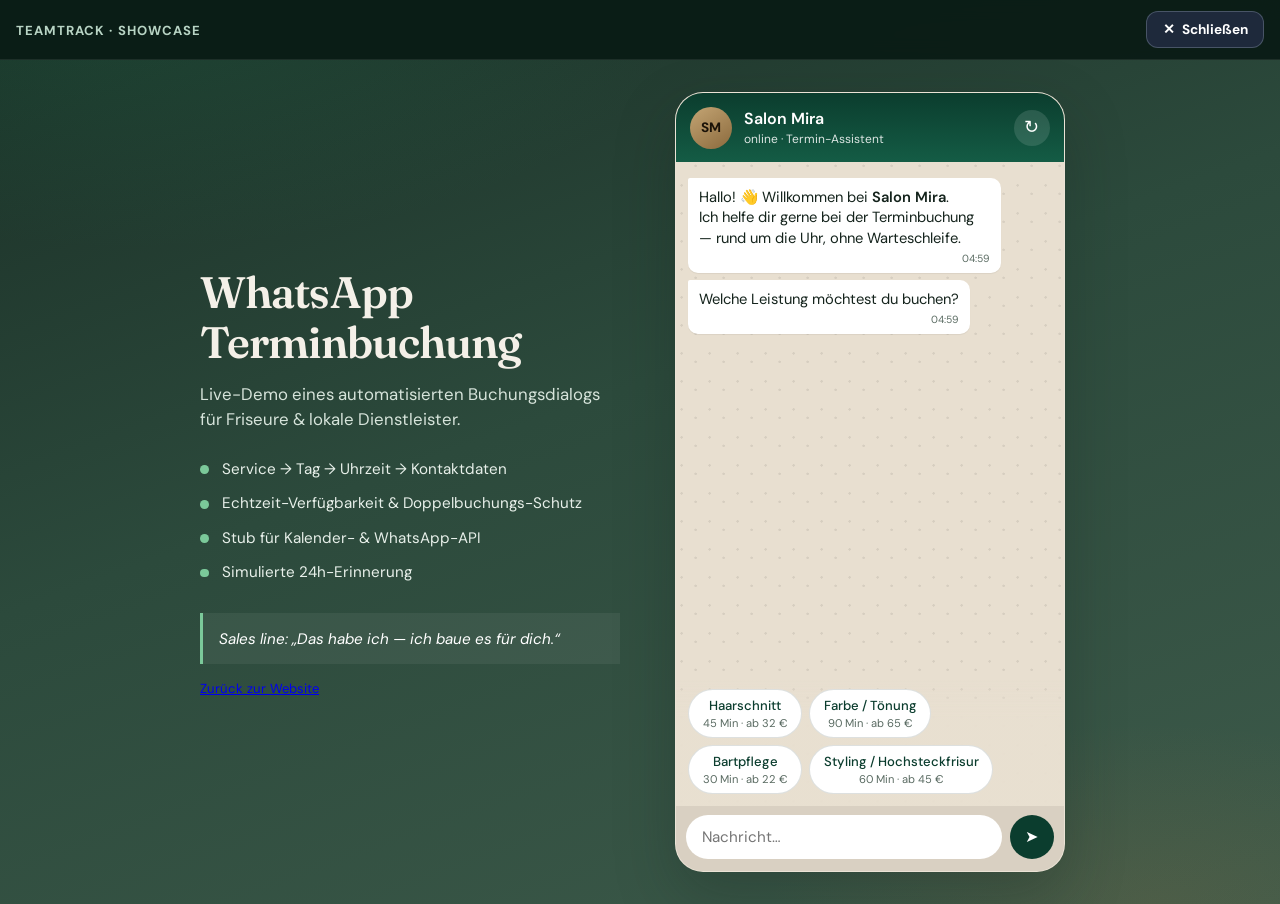
==== demos/whatsapp-termin/index.html @ 1ca46820 "Sync top nav with team-track.de What we do menu Add expandable Was wir machen / Neler yapıyoruz subm" ====
<!DOCTYPE html>
<html lang="de">
<head>
  <meta charset="utf-8">
  <meta name="viewport" content="width=device-width, initial-scale=1, viewport-fit=cover">
  <meta name="theme-color" content="#0b3d2e">
  <title>WhatsApp Termin-Demo · Salon Mira</title>
  <link rel="preconnect" href="https://fonts.googleapis.com">
  <link rel="preconnect" href="https://fonts.gstatic.com" crossorigin>
  <link href="https://fonts.googleapis.com/css2?family=DM+Sans:ital,opsz,wght@0,9..40,400;0,9..40,500;0,9..40,600;0,9..40,700;1,9..40,400&family=Fraunces:opsz,wght@9..144,500;9..144,600&display=swap" rel="stylesheet">
  <link rel="stylesheet" href="assets/css/app.css">
</head>
<body>
  <header class="demo-topbar">
    <div class="demo-topbar-left">
      <a href="/" class="demo-brand" id="pitch-brand">TeamTrack · Showcase</a>
    </div>
    <a href="/" class="demo-close" id="btn-close">
      <span aria-hidden="true">✕</span>
      <span id="btn-close-label">Schließen</span>
    </a>
  </header>

  <div class="page">
    <aside class="pitch">
      <h1 id="pitch-title">WhatsApp Terminbuchung</h1>
      <p class="pitch-lead" id="pitch-lead">Live-Demo eines automatisierten Buchungsdialogs für Friseure &amp; lokale Dienstleister.</p>
      <ul class="pitch-points">
        <li id="pitch-1">Service → Tag → Uhrzeit → Kontaktdaten</li>
        <li id="pitch-2">Echtzeit-Verfügbarkeit &amp; Doppelbuchungs-Schutz</li>
        <li id="pitch-3">Stub für Kalender- &amp; WhatsApp-API</li>
        <li id="pitch-4">Simulierte 24h-Erinnerung</li>
      </ul>
      <p class="pitch-cta"><em id="pitch-cta">Sales line: „Das habe ich — ich baue es für dich.“</em></p>
      <p class="pitch-hint"><a href="/" id="btn-close-home">← Zurück zur Website</a></p>
    </aside>

    <main class="phone-shell" aria-label="WhatsApp Chat Demo">
      <div class="phone">
        <header class="chat-header">
          <div class="avatar" aria-hidden="true">SM</div>
          <div class="header-text">
            <strong id="salon-name">Salon Mira</strong>
            <span id="bot-status">online · Termin-Assistent</span>
          </div>
          <button type="button" class="header-reset" id="btn-reset" title="Demo neu starten">↻</button>
        </header>

        <div class="chat-body" id="chat-body" role="log" aria-live="polite"></div>

        <div class="quick-replies" id="quick-replies" hidden></div>

        <form class="composer" id="composer" hidden>
          <input type="text" id="composer-input" autocomplete="name" placeholder="Nachricht…" enterkeyhint="send">
          <button type="submit" aria-label="Senden">➤</button>
        </form>
      </div>
    </main>
  </div>

  <script src="assets/js/salon.js"></script>
  <script src="assets/js/booking.js"></script>
  <script src="assets/js/app.js"></script>
</body>
</html>
---- demos/whatsapp-termin/assets/css/app.css ----
:root {
  --ink: #14231c;
  --muted: #5a6b62;
  --paper: #f3efe6;
  --paper-deep: #e7e0d2;
  --wa-header: #0b3d2e;
  --wa-header-soft: #145c45;
  --wa-accent: #1f8a5b;
  --wa-outgoing: #d8f5c8;
  --wa-incoming: #ffffff;
  --wa-chat-bg: #e8dfd0;
  --wa-system: #fff8e7;
  --danger: #b42318;
  --shadow: 0 24px 60px rgba(20, 35, 28, 0.28);
  --radius-bubble: 10px;
  --font: "DM Sans", "Segoe UI", sans-serif;
  --display: "Fraunces", Georgia, serif;
}

*,
*::before,
*::after {
  box-sizing: border-box;
}

html,
body {
  margin: 0;
  min-height: 100%;
}

body {
  font-family: var(--font);
  color: var(--ink);
  background:
    radial-gradient(ellipse 80% 50% at 10% 0%, rgba(31, 138, 91, 0.18), transparent 55%),
    radial-gradient(ellipse 60% 40% at 90% 100%, rgba(180, 120, 60, 0.14), transparent 50%),
    linear-gradient(160deg, #1a2f26 0%, #2c4a3c 45%, #3d5a4a 100%);
  min-height: 100vh;
}

.demo-topbar {
  position: sticky;
  top: 0;
  z-index: 50;
  display: flex;
  align-items: center;
  justify-content: space-between;
  gap: 1rem;
  padding: 0.7rem 1rem;
  background: rgba(10, 28, 22, 0.95);
  border-bottom: 1px solid rgba(255, 255, 255, 0.08);
  backdrop-filter: blur(10px);
}

.demo-brand {
  color: #b8d4c4;
  text-decoration: none;
  font-size: 0.82rem;
  font-weight: 700;
  letter-spacing: 0.08em;
  text-transform: uppercase;
}

.demo-close {
  display: inline-flex;
  align-items: center;
  gap: 0.45rem;
  padding: 0.55rem 0.95rem;
  border-radius: 0.75rem;
  background: #1e293b;
  color: #fff;
  text-decoration: none;
  font-size: 0.85rem;
  font-weight: 700;
  border: 1px solid rgba(148, 163, 184, 0.35);
  transition: background 0.15s ease;
}

.demo-close:hover {
  background: #334155;
}

.page {
  display: grid;
  grid-template-columns: minmax(260px, 420px) minmax(320px, 420px);
  gap: 2.5rem;
  align-items: center;
  justify-content: center;
  min-height: calc(100vh - 3.5rem);
  padding: 2rem 1.25rem;
}

.pitch {
  color: #f4f0e8;
  max-width: 28rem;
}

.pitch-brand {
  margin: 0 0 0.75rem;
  font-size: 0.8rem;
  letter-spacing: 0.12em;
  text-transform: uppercase;
  color: #b8d4c4;
}

.pitch h1 {
  margin: 0 0 0.85rem;
  font-family: var(--display);
  font-weight: 600;
  font-size: clamp(2rem, 4vw, 2.75rem);
  line-height: 1.15;
  letter-spacing: -0.02em;
}

.pitch-lead {
  margin: 0 0 1.25rem;
  font-size: 1.05rem;
  line-height: 1.5;
  color: #d7e4db;
}

.pitch-points {
  margin: 0 0 1.5rem;
  padding: 0;
  list-style: none;
}

.pitch-points li {
  position: relative;
  padding: 0.45rem 0 0.45rem 1.35rem;
  color: #e8f0ea;
  font-size: 0.95rem;
}

.pitch-points li::before {
  content: "";
  position: absolute;
  left: 0;
  top: 0.85rem;
  width: 0.55rem;
  height: 0.55rem;
  border-radius: 50%;
  background: #7bc99a;
}

.pitch-cta {
  margin: 0 0 1rem;
  padding: 0.9rem 1rem;
  border-left: 3px solid #7bc99a;
  background: rgba(255, 255, 255, 0.06);
  font-size: 0.95rem;
  line-height: 1.45;
}

.pitch-cta em {
  font-style: italic;
  color: #fff;
}

.pitch-hint {
  margin: 0;
  font-size: 0.82rem;
  color: #a8bfb2;
}

.pitch-hint code {
  font-family: ui-monospace, SFMono-Regular, Menlo, Consolas, monospace;
  font-size: 0.8rem;
  color: #d5ebe0;
}

.phone-shell {
  display: flex;
  justify-content: center;
}

.phone {
  width: 100%;
  max-width: 390px;
  height: min(780px, calc(100vh - 3rem));
  display: flex;
  flex-direction: column;
  background: var(--wa-chat-bg);
  border-radius: 28px;
  overflow: hidden;
  box-shadow: var(--shadow);
  border: 1px solid rgba(255, 255, 255, 0.12);
  position: relative;
}

.phone::before {
  content: "";
  position: absolute;
  inset: 0;
  pointer-events: none;
  opacity: 0.07;
  background-image:
    radial-gradient(circle at 20% 30%, #000 1px, transparent 1.5px),
    radial-gradient(circle at 70% 60%, #000 1px, transparent 1.5px);
  background-size: 28px 28px;
  z-index: 0;
}

.chat-header {
  position: relative;
  z-index: 2;
  display: flex;
  align-items: center;
  gap: 0.75rem;
  padding: 0.85rem 0.9rem;
  background: linear-gradient(180deg, var(--wa-header), var(--wa-header-soft));
  color: #fff;
}

.avatar {
  width: 42px;
  height: 42px;
  border-radius: 50%;
  display: grid;
  place-items: center;
  font-weight: 700;
  font-size: 0.85rem;
  background: linear-gradient(145deg, #c4a574, #8b6a3d);
  color: #1a1208;
  flex-shrink: 0;
}

.header-text {
  flex: 1;
  min-width: 0;
  display: flex;
  flex-direction: column;
  gap: 0.1rem;
}

.header-text strong {
  font-size: 1rem;
  font-weight: 600;
  white-space: nowrap;
  overflow: hidden;
  text-overflow: ellipsis;
}

.header-text span {
  font-size: 0.75rem;
  opacity: 0.85;
}

.header-reset {
  border: 0;
  background: rgba(255, 255, 255, 0.12);
  color: #fff;
  width: 36px;
  height: 36px;
  border-radius: 50%;
  cursor: pointer;
  font-size: 1.1rem;
  line-height: 1;
  transition: background 0.2s ease, transform 0.2s ease;
}

.header-reset:hover {
  background: rgba(255, 255, 255, 0.22);
  transform: rotate(-20deg);
}

.chat-body {
  position: relative;
  z-index: 1;
  flex: 1;
  overflow-y: auto;
  padding: 1rem 0.75rem 0.5rem;
  display: flex;
  flex-direction: column;
  gap: 0.45rem;
  scroll-behavior: smooth;
}

.msg {
  max-width: 86%;
  padding: 0.55rem 0.7rem 0.4rem;
  border-radius: var(--radius-bubble);
  font-size: 0.92rem;
  line-height: 1.4;
  box-shadow: 0 1px 1px rgba(0, 0, 0, 0.06);
  animation: rise 0.28s ease both;
  white-space: pre-wrap;
  word-break: break-word;
}

@keyframes rise {
  from {
    opacity: 0;
    transform: translateY(8px) scale(0.98);
  }
  to {
    opacity: 1;
    transform: none;
  }
}

.msg.bot {
  align-self: flex-start;
  background: var(--wa-incoming);
  border-top-left-radius: 2px;
  color: var(--ink);
}

.msg.user {
  align-self: flex-end;
  background: var(--wa-outgoing);
  border-top-right-radius: 2px;
  color: var(--ink);
}

.msg.system {
  align-self: center;
  max-width: 92%;
  background: var(--wa-system);
  color: #5c4a22;
  font-size: 0.8rem;
  text-align: center;
  border-radius: 8px;
  box-shadow: none;
  padding: 0.45rem 0.65rem;
}

.msg .meta {
  display: block;
  text-align: right;
  font-size: 0.65rem;
  color: var(--muted);
  margin-top: 0.2rem;
}

.msg.user .meta {
  color: #4a6b52;
}

.msg strong {
  font-weight: 600;
}

.typing {
  align-self: flex-start;
  display: inline-flex;
  gap: 4px;
  padding: 0.7rem 0.9rem;
  background: var(--wa-incoming);
  border-radius: var(--radius-bubble);
  border-top-left-radius: 2px;
  box-shadow: 0 1px 1px rgba(0, 0, 0, 0.06);
}

.typing span {
  width: 6px;
  height: 6px;
  border-radius: 50%;
  background: #8aa094;
  animation: bounce 1.1s infinite ease-in-out;
}

.typing span:nth-child(2) { animation-delay: 0.15s; }
.typing span:nth-child(3) { animation-delay: 0.3s; }

@keyframes bounce {
  0%, 80%, 100% { transform: translateY(0); opacity: 0.5; }
  40% { transform: translateY(-4px); opacity: 1; }
}

.quick-replies {
  position: relative;
  z-index: 2;
  display: flex;
  flex-wrap: wrap;
  gap: 0.45rem;
  padding: 0.55rem 0.75rem 0.75rem;
  background: linear-gradient(180deg, transparent, rgba(232, 223, 208, 0.95) 30%);
}

.chip {
  border: 1px solid rgba(20, 35, 28, 0.14);
  background: #fff;
  color: var(--wa-header);
  border-radius: 999px;
  padding: 0.45rem 0.85rem;
  font: inherit;
  font-size: 0.82rem;
  font-weight: 500;
  cursor: pointer;
  transition: background 0.15s ease, transform 0.15s ease, border-color 0.15s ease;
  animation: rise 0.3s ease both;
}

.chip:hover {
  background: #f0faf4;
  border-color: var(--wa-accent);
  transform: translateY(-1px);
}

.chip:active {
  transform: translateY(0);
}

.chip .chip-sub {
  display: block;
  font-size: 0.7rem;
  font-weight: 400;
  color: var(--muted);
  margin-top: 0.1rem;
}

.composer {
  position: relative;
  z-index: 2;
  display: flex;
  gap: 0.45rem;
  padding: 0.55rem 0.65rem 0.75rem;
  background: #d9d0c2;
}

.composer input {
  flex: 1;
  border: 0;
  border-radius: 22px;
  padding: 0.7rem 1rem;
  font: inherit;
  font-size: 0.95rem;
  background: #fff;
  color: var(--ink);
  outline: none;
}

.composer input:focus {
  box-shadow: 0 0 0 2px rgba(31, 138, 91, 0.35);
}

.composer button {
  width: 44px;
  height: 44px;
  border: 0;
  border-radius: 50%;
  background: var(--wa-header);
  color: #fff;
  font-size: 1rem;
  cursor: pointer;
  transition: background 0.15s ease, transform 0.15s ease;
}

.composer button:hover {
  background: var(--wa-accent);
  transform: scale(1.04);
}

.composer button:disabled {
  opacity: 0.5;
  cursor: not-allowed;
  transform: none;
}

@media (max-width: 880px) {
  .page {
    grid-template-columns: 1fr;
    gap: 1.25rem;
    padding: 1rem;
    align-items: stretch;
  }

  .pitch {
    max-width: none;
    text-align: left;
  }

  .pitch h1 {
    font-size: 1.75rem;
  }

  .pitch-points {
    display: none;
  }

  .pitch-cta {
    display: none;
  }

  .phone {
    max-width: none;
    height: min(720px, calc(100vh - 9rem));
    border-radius: 20px;
  }
}

@media (max-width: 480px) {
  body {
    background: #1a2f26;
  }

  .page {
    padding: 0;
    min-height: 100dvh;
  }

  .pitch {
    display: none;
  }

  .phone {
    height: 100dvh;
    max-width: none;
    border-radius: 0;
    border: 0;
  }
}
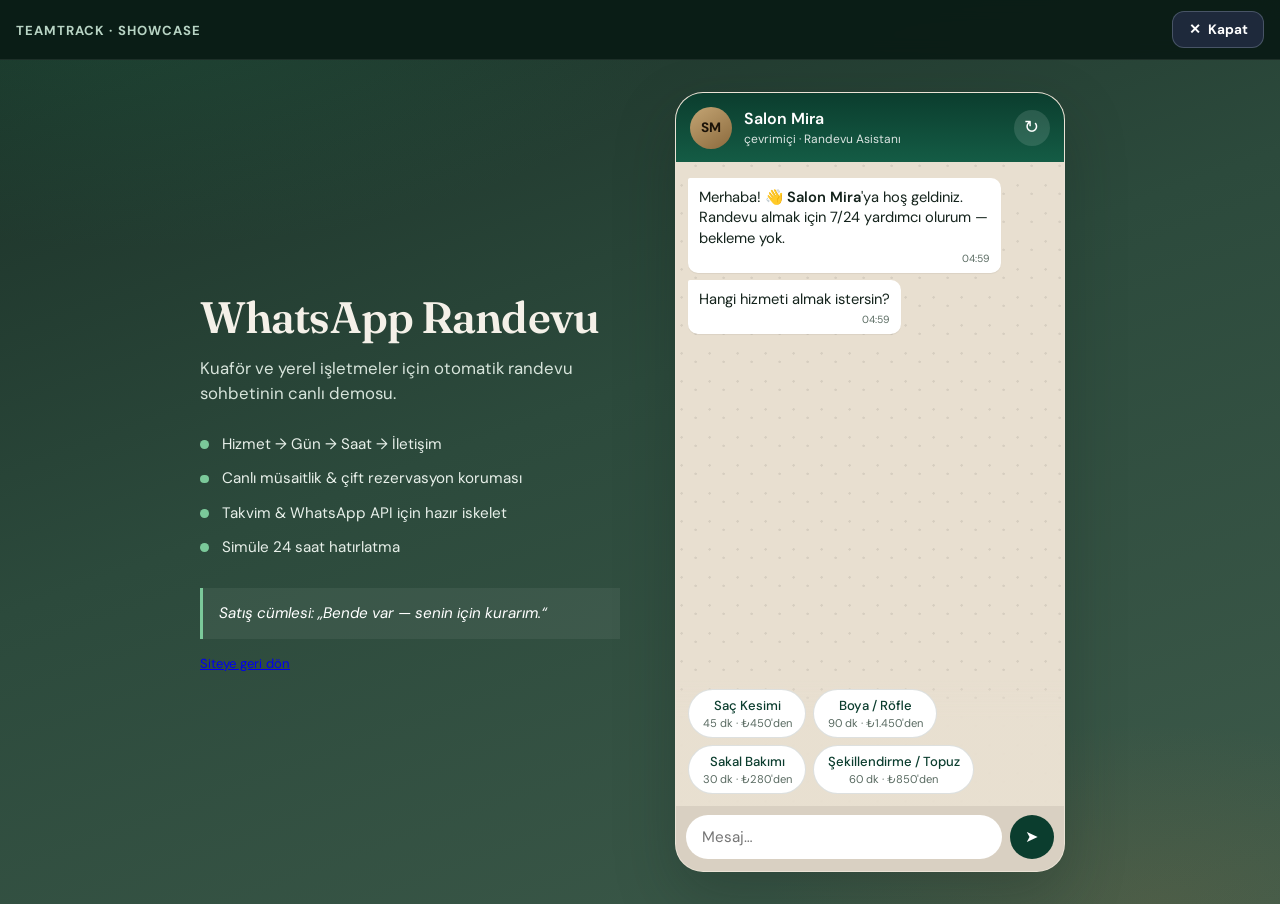
==== commit 26024f29: "Fix WhatsApp demo to default Turkish locale and TRY prices Detect tr.team-track.de hostname in the d" ====
--- a/demos/whatsapp-termin/index.html
+++ b/demos/whatsapp-termin/index.html
@@ -1,10 +1,10 @@
 <!DOCTYPE html>
-<html lang="de">
+<html lang="tr">
 <head>
   <meta charset="utf-8">
   <meta name="viewport" content="width=device-width, initial-scale=1, viewport-fit=cover">
   <meta name="theme-color" content="#0b3d2e">
-  <title>WhatsApp Termin-Demo · Salon Mira</title>
+  <title>WhatsApp Randevu Demo · Salon Mira</title>
   <link rel="preconnect" href="https://fonts.googleapis.com">
   <link rel="preconnect" href="https://fonts.gstatic.com" crossorigin>
   <link href="https://fonts.googleapis.com/css2?family=DM+Sans:ital,opsz,wght@0,9..40,400;0,9..40,500;0,9..40,600;0,9..40,700;1,9..40,400&family=Fraunces:opsz,wght@9..144,500;9..144,600&display=swap" rel="stylesheet">
@@ -17,22 +17,22 @@
     </div>
     <a href="/" class="demo-close" id="btn-close">
       <span aria-hidden="true">✕</span>
-      <span id="btn-close-label">Schließen</span>
+      <span id="btn-close-label">Kapat</span>
     </a>
   </header>
 
   <div class="page">
     <aside class="pitch">
-      <h1 id="pitch-title">WhatsApp Terminbuchung</h1>
-      <p class="pitch-lead" id="pitch-lead">Live-Demo eines automatisierten Buchungsdialogs für Friseure &amp; lokale Dienstleister.</p>
+      <h1 id="pitch-title">WhatsApp Randevu</h1>
+      <p class="pitch-lead" id="pitch-lead">Kuaför ve yerel işletmeler için otomatik randevu sohbetinin canlı demosu.</p>
       <ul class="pitch-points">
-        <li id="pitch-1">Service → Tag → Uhrzeit → Kontaktdaten</li>
-        <li id="pitch-2">Echtzeit-Verfügbarkeit &amp; Doppelbuchungs-Schutz</li>
-        <li id="pitch-3">Stub für Kalender- &amp; WhatsApp-API</li>
-        <li id="pitch-4">Simulierte 24h-Erinnerung</li>
+        <li id="pitch-1">Hizmet → Gün → Saat → İletişim</li>
+        <li id="pitch-2">Canlı müsaitlik &amp; çift rezervasyon koruması</li>
+        <li id="pitch-3">Takvim &amp; WhatsApp API için hazır iskelet</li>
+        <li id="pitch-4">Simüle 24 saat hatırlatma</li>
       </ul>
-      <p class="pitch-cta"><em id="pitch-cta">Sales line: „Das habe ich — ich baue es für dich.“</em></p>
-      <p class="pitch-hint"><a href="/" id="btn-close-home">← Zurück zur Website</a></p>
+      <p class="pitch-cta"><em id="pitch-cta">Satış cümlesi: „Bende var — senin için kurarım.“</em></p>
+      <p class="pitch-hint"><a href="/" id="btn-close-home">← Siteye geri dön</a></p>
     </aside>
 
     <main class="phone-shell" aria-label="WhatsApp Chat Demo">
@@ -41,9 +41,9 @@
           <div class="avatar" aria-hidden="true">SM</div>
           <div class="header-text">
             <strong id="salon-name">Salon Mira</strong>
-            <span id="bot-status">online · Termin-Assistent</span>
+            <span id="bot-status">çevrimiçi · Randevu Asistanı</span>
           </div>
-          <button type="button" class="header-reset" id="btn-reset" title="Demo neu starten">↻</button>
+          <button type="button" class="header-reset" id="btn-reset" title="Demoyu yeniden başlat">↻</button>
         </header>
 
         <div class="chat-body" id="chat-body" role="log" aria-live="polite"></div>
@@ -51,8 +51,8 @@
         <div class="quick-replies" id="quick-replies" hidden></div>
 
         <form class="composer" id="composer" hidden>
-          <input type="text" id="composer-input" autocomplete="name" placeholder="Nachricht…" enterkeyhint="send">
-          <button type="submit" aria-label="Senden">➤</button>
+          <input type="text" id="composer-input" autocomplete="name" placeholder="Mesaj…" enterkeyhint="send">
+          <button type="submit" aria-label="Gönder">➤</button>
         </form>
       </div>
     </main>
